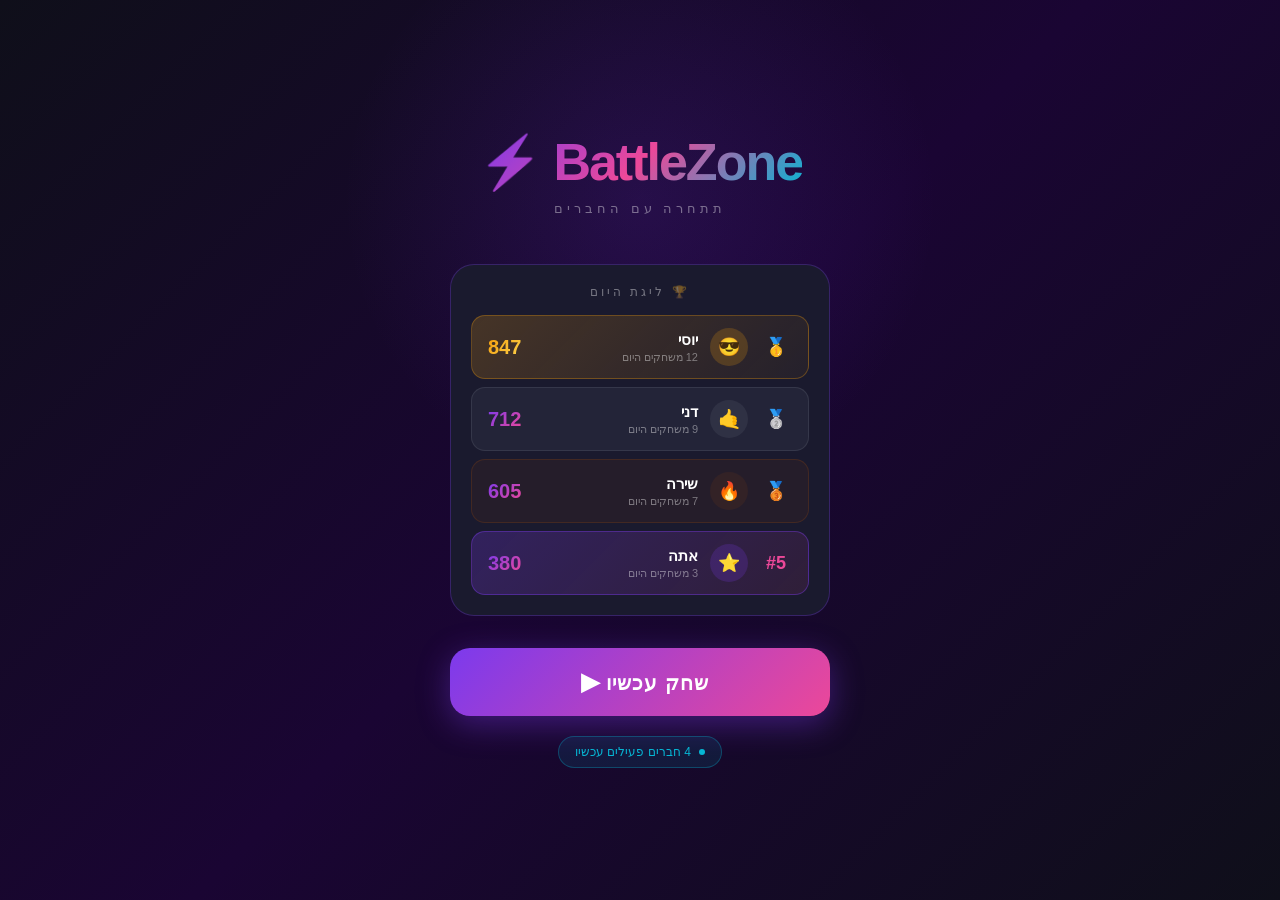
==== index.html @ 66cc7fba "Initial game app" ====
<!DOCTYPE html>
<html lang="he" dir="rtl">
<head>
<meta charset="UTF-8">
<meta name="viewport" content="width=device-width, initial-scale=1.0">
<title>BattleZone</title>
<style>
  * { margin: 0; padding: 0; box-sizing: border-box; }

  :root {
    --purple: #7C3AED;
    --pink: #EC4899;
    --cyan: #06B6D4;
    --dark: #0F0F1A;
    --card: #1A1A2E;
    --gold: #F59E0B;
    --silver: #9CA3AF;
    --bronze: #B45309;
  }

  body {
    background: var(--dark);
    color: white;
    font-family: 'Segoe UI', sans-serif;
    min-height: 100vh;
    overflow-x: hidden;
  }

  /* SCREENS */
  .screen { display: none; min-height: 100vh; }
  .screen.active { display: flex; flex-direction: column; }

  /* ===== HOME SCREEN ===== */
  #home {
    background: linear-gradient(135deg, #0F0F1A 0%, #1a0533 50%, #0F0F1A 100%);
    align-items: center;
    justify-content: center;
    padding: 20px;
    position: relative;
    overflow: hidden;
  }

  #home::before {
    content: '';
    position: absolute;
    width: 600px; height: 600px;
    background: radial-gradient(circle, rgba(124,58,237,0.15) 0%, transparent 70%);
    top: -100px; left: 50%;
    transform: translateX(-50%);
    animation: pulse 4s ease-in-out infinite;
  }

  @keyframes pulse {
    0%, 100% { transform: translateX(-50%) scale(1); opacity: 0.5; }
    50% { transform: translateX(-50%) scale(1.2); opacity: 1; }
  }

  .logo {
    font-size: 52px;
    font-weight: 900;
    letter-spacing: -2px;
    background: linear-gradient(135deg, var(--purple), var(--pink), var(--cyan));
    -webkit-background-clip: text;
    -webkit-text-fill-color: transparent;
    background-clip: text;
    text-align: center;
    margin-bottom: 8px;
    position: relative;
    z-index: 1;
  }

  .logo-sub {
    color: rgba(255,255,255,0.4);
    font-size: 13px;
    text-align: center;
    letter-spacing: 4px;
    text-transform: uppercase;
    margin-bottom: 48px;
    position: relative;
    z-index: 1;
  }

  /* LEADERBOARD PREVIEW */
  .lb-preview {
    width: 100%;
    max-width: 380px;
    background: var(--card);
    border-radius: 24px;
    padding: 20px;
    border: 1px solid rgba(124,58,237,0.3);
    margin-bottom: 32px;
    position: relative;
    z-index: 1;
  }

  .lb-title {
    font-size: 12px;
    color: rgba(255,255,255,0.4);
    letter-spacing: 3px;
    text-transform: uppercase;
    margin-bottom: 16px;
    text-align: center;
  }

  .lb-row {
    display: flex;
    align-items: center;
    padding: 12px 16px;
    border-radius: 14px;
    margin-bottom: 8px;
    transition: all 0.3s;
  }

  .lb-row:last-child { margin-bottom: 0; }

  .lb-row.first { background: linear-gradient(135deg, rgba(245,158,11,0.2), rgba(245,158,11,0.05)); border: 1px solid rgba(245,158,11,0.3); }
  .lb-row.second { background: rgba(156,163,175,0.08); border: 1px solid rgba(156,163,175,0.15); }
  .lb-row.third { background: rgba(180,83,9,0.08); border: 1px solid rgba(180,83,9,0.2); }
  .lb-row.you { background: linear-gradient(135deg, rgba(124,58,237,0.25), rgba(236,72,153,0.1)); border: 1px solid rgba(124,58,237,0.4); }

  .lb-rank {
    font-size: 18px;
    width: 32px;
    text-align: center;
    font-weight: 800;
  }

  .lb-avatar {
    width: 38px; height: 38px;
    border-radius: 50%;
    display: flex; align-items: center; justify-content: center;
    font-size: 18px;
    margin: 0 12px;
    flex-shrink: 0;
  }

  .lb-info { flex: 1; }
  .lb-name { font-size: 15px; font-weight: 600; }
  .lb-games { font-size: 11px; color: rgba(255,255,255,0.4); margin-top: 2px; }

  .lb-score {
    font-size: 20px;
    font-weight: 800;
    background: linear-gradient(135deg, var(--purple), var(--pink));
    -webkit-background-clip: text;
    -webkit-text-fill-color: transparent;
    background-clip: text;
  }

  .lb-row.first .lb-score { background: linear-gradient(135deg, #F59E0B, #FCD34D); -webkit-background-clip: text; background-clip: text; }

  /* PLAY BUTTON */
  .btn-play {
    width: 100%;
    max-width: 380px;
    padding: 20px;
    border-radius: 20px;
    border: none;
    background: linear-gradient(135deg, var(--purple), var(--pink));
    color: white;
    font-size: 20px;
    font-weight: 800;
    cursor: pointer;
    letter-spacing: 1px;
    position: relative;
    z-index: 1;
    box-shadow: 0 8px 32px rgba(124,58,237,0.4);
    transition: all 0.2s;
    text-transform: uppercase;
  }

  .btn-play:hover { transform: translateY(-2px); box-shadow: 0 12px 40px rgba(124,58,237,0.6); }
  .btn-play:active { transform: translateY(0); }

  .btn-play span { font-size: 24px; margin-left: 10px; }

  /* DAILY BADGE */
  .daily-badge {
    display: inline-flex;
    align-items: center;
    gap: 8px;
    background: rgba(6,182,212,0.1);
    border: 1px solid rgba(6,182,212,0.3);
    border-radius: 100px;
    padding: 8px 16px;
    font-size: 12px;
    color: var(--cyan);
    margin-top: 20px;
    position: relative;
    z-index: 1;
  }

  .dot { width: 6px; height: 6px; background: var(--cyan); border-radius: 50%; animation: blink 1.5s infinite; }
  @keyframes blink { 0%, 100% { opacity: 1; } 50% { opacity: 0.3; } }

  /* ===== GAME SCREEN ===== */
  #game {
    background: linear-gradient(180deg, #0F0F1A 0%, #1a0533 100%);
    align-items: center;
    padding: 20px;
  }

  .game-header {
    width: 100%;
    max-width: 380px;
    display: flex;
    justify-content: space-between;
    align-items: center;
    margin-bottom: 24px;
  }

  .back-btn {
    background: rgba(255,255,255,0.08);
    border: none;
    color: white;
    width: 40px; height: 40px;
    border-radius: 12px;
    cursor: pointer;
    font-size: 16px;
    display: flex; align-items: center; justify-content: center;
  }

  .game-stats {
    display: flex;
    gap: 12px;
  }

  .stat-box {
    background: var(--card);
    border-radius: 12px;
    padding: 8px 16px;
    text-align: center;
    border: 1px solid rgba(255,255,255,0.08);
  }

  .stat-label { font-size: 10px; color: rgba(255,255,255,0.4); letter-spacing: 1px; }
  .stat-val { font-size: 22px; font-weight: 800; }
  .stat-val.score-val { background: linear-gradient(135deg, var(--purple), var(--pink)); -webkit-background-clip: text; -webkit-text-fill-color: transparent; background-clip: text; }
  .stat-val.timer-val { color: var(--cyan); }

  /* GAME ARENA */
  .arena {
    width: 100%;
    max-width: 380px;
    height: 380px;
    background: var(--card);
    border-radius: 28px;
    border: 1px solid rgba(124,58,237,0.2);
    position: relative;
    overflow: hidden;
    margin-bottom: 24px;
    cursor: pointer;
  }

  .arena-grid {
    display: grid;
    grid-template-columns: repeat(3, 1fr);
    grid-template-rows: repeat(3, 1fr);
    gap: 12px;
    padding: 20px;
    height: 100%;
  }

  .cell {
    background: rgba(255,255,255,0.03);
    border-radius: 16px;
    border: 2px solid rgba(255,255,255,0.06);
    display: flex;
    align-items: center;
    justify-content: center;
    font-size: 32px;
    cursor: pointer;
    transition: all 0.15s;
    position: relative;
    overflow: hidden;
  }

  .cell.active {
    background: linear-gradient(135deg, rgba(124,58,237,0.4), rgba(236,72,153,0.3));
    border-color: var(--purple);
    box-shadow: 0 0 20px rgba(124,58,237,0.5), inset 0 0 20px rgba(124,58,237,0.1);
    animation: pop-in 0.15s ease;
  }

  @keyframes pop-in {
    0% { transform: scale(0.7); }
    60% { transform: scale(1.1); }
    100% { transform: scale(1); }
  }

  .cell.hit {
    background: linear-gradient(135deg, rgba(6,182,212,0.4), rgba(124,58,237,0.3));
    border-color: var(--cyan);
    animation: hit-anim 0.2s ease;
  }

  @keyframes hit-anim {
    0% { transform: scale(1.2); }
    100% { transform: scale(1); opacity: 0; }
  }

  .cell.miss { animation: miss-anim 0.2s ease; }
  @keyframes miss-anim {
    0%, 100% { transform: translateX(0); }
    25% { transform: translateX(-5px); }
    75% { transform: translateX(5px); }
  }

  /* PROGRESS BAR */
  .progress-bar {
    width: 100%;
    max-width: 380px;
    height: 6px;
    background: rgba(255,255,255,0.08);
    border-radius: 100px;
    overflow: hidden;
  }

  .progress-fill {
    height: 100%;
    background: linear-gradient(90deg, var(--purple), var(--pink));
    border-radius: 100px;
    transition: width 0.1s linear;
  }

  /* START OVERLAY */
  .start-overlay {
    position: absolute;
    inset: 0;
    background: rgba(15,15,26,0.9);
    display: flex;
    flex-direction: column;
    align-items: center;
    justify-content: center;
    border-radius: 26px;
    z-index: 10;
  }

  .countdown {
    font-size: 72px;
    font-weight: 900;
    background: linear-gradient(135deg, var(--purple), var(--pink));
    -webkit-background-clip: text;
    -webkit-text-fill-color: transparent;
    background-clip: text;
    animation: count-pop 0.5s ease;
  }

  @keyframes count-pop {
    0% { transform: scale(0.5); opacity: 0; }
    60% { transform: scale(1.2); }
    100% { transform: scale(1); opacity: 1; }
  }

  .start-text { color: rgba(255,255,255,0.5); font-size: 14px; margin-top: 8px; }

  /* ===== RESULTS SCREEN ===== */
  #results {
    background: linear-gradient(135deg, #0F0F1A 0%, #1a0533 50%, #0F0F1A 100%);
    align-items: center;
    justify-content: center;
    padding: 20px;
  }

  .results-card {
    width: 100%;
    max-width: 380px;
    background: var(--card);
    border-radius: 28px;
    padding: 32px 24px;
    border: 1px solid rgba(124,58,237,0.3);
    text-align: center;
    margin-bottom: 20px;
  }

  .rank-badge {
    width: 100px; height: 100px;
    background: linear-gradient(135deg, var(--gold), #FCD34D);
    border-radius: 50%;
    display: flex; align-items: center; justify-content: center;
    font-size: 48px;
    margin: 0 auto 20px;
    box-shadow: 0 8px 32px rgba(245,158,11,0.4);
    animation: trophy-bounce 0.6s ease;
  }

  @keyframes trophy-bounce {
    0% { transform: scale(0) rotate(-20deg); }
    60% { transform: scale(1.2) rotate(5deg); }
    100% { transform: scale(1) rotate(0deg); }
  }

  .result-title { font-size: 28px; font-weight: 900; margin-bottom: 4px; }
  .result-sub { color: rgba(255,255,255,0.4); font-size: 14px; margin-bottom: 28px; }

  .score-big {
    font-size: 64px;
    font-weight: 900;
    background: linear-gradient(135deg, var(--purple), var(--pink));
    -webkit-background-clip: text;
    -webkit-text-fill-color: transparent;
    background-clip: text;
    line-height: 1;
    margin-bottom: 4px;
  }

  .score-label { color: rgba(255,255,255,0.3); font-size: 12px; letter-spacing: 2px; text-transform: uppercase; margin-bottom: 28px; }

  .mini-lb {
    background: rgba(255,255,255,0.03);
    border-radius: 16px;
    overflow: hidden;
  }

  .mini-row {
    display: flex;
    align-items: center;
    padding: 12px 16px;
    border-bottom: 1px solid rgba(255,255,255,0.05);
  }

  .mini-row:last-child { border-bottom: none; }
  .mini-row.you-row { background: rgba(124,58,237,0.15); }

  .mini-rank { width: 24px; font-size: 13px; font-weight: 700; color: rgba(255,255,255,0.5); }
  .mini-emoji { font-size: 20px; margin: 0 10px; }
  .mini-name { flex: 1; font-size: 14px; font-weight: 600; text-align: right; }
  .mini-pts { font-size: 15px; font-weight: 800; color: var(--pink); }

  .btn-group { display: flex; gap: 12px; width: 100%; max-width: 380px; }

  .btn-secondary {
    flex: 1;
    padding: 16px;
    border-radius: 16px;
    border: 1px solid rgba(124,58,237,0.4);
    background: transparent;
    color: white;
    font-size: 15px;
    font-weight: 700;
    cursor: pointer;
    transition: all 0.2s;
  }

  .btn-secondary:hover { background: rgba(124,58,237,0.1); }

  .btn-primary {
    flex: 1;
    padding: 16px;
    border-radius: 16px;
    border: none;
    background: linear-gradient(135deg, var(--purple), var(--pink));
    color: white;
    font-size: 15px;
    font-weight: 700;
    cursor: pointer;
    transition: all 0.2s;
    box-shadow: 0 4px 20px rgba(124,58,237,0.4);
  }

  .btn-primary:hover { transform: translateY(-1px); }

  /* FLOATING PARTICLES */
  .particle {
    position: fixed;
    width: 4px; height: 4px;
    border-radius: 50%;
    pointer-events: none;
    animation: float-up 3s ease-in-out infinite;
    opacity: 0;
  }

  @keyframes float-up {
    0% { transform: translateY(100vh) translateX(0); opacity: 0; }
    10% { opacity: 0.6; }
    90% { opacity: 0.2; }
    100% { transform: translateY(-10vh) translateX(30px); opacity: 0; }
  }
</style>
</head>
<body>

<!-- ===== HOME SCREEN ===== -->
<div class="screen active" id="home">
  <div class="logo">BattleZone ⚡</div>
  <div class="logo-sub">תתחרה עם החברים</div>

  <div class="lb-preview">
    <div class="lb-title">🏆 ליגת היום</div>

    <div class="lb-row first">
      <div class="lb-rank" style="color: var(--gold)">🥇</div>
      <div class="lb-avatar" style="background: rgba(245,158,11,0.2)">😎</div>
      <div class="lb-info">
        <div class="lb-name">יוסי</div>
        <div class="lb-games">12 משחקים היום</div>
      </div>
      <div class="lb-score" style="background: linear-gradient(135deg, #F59E0B, #FCD34D); -webkit-background-clip: text; background-clip: text;">847</div>
    </div>

    <div class="lb-row second">
      <div class="lb-rank" style="color: var(--silver)">🥈</div>
      <div class="lb-avatar" style="background: rgba(156,163,175,0.1)">🤙</div>
      <div class="lb-info">
        <div class="lb-name">דני</div>
        <div class="lb-games">9 משחקים היום</div>
      </div>
      <div class="lb-score">712</div>
    </div>

    <div class="lb-row third">
      <div class="lb-rank" style="color: #B45309">🥉</div>
      <div class="lb-avatar" style="background: rgba(180,83,9,0.1)">🔥</div>
      <div class="lb-info">
        <div class="lb-name">שירה</div>
        <div class="lb-games">7 משחקים היום</div>
      </div>
      <div class="lb-score">605</div>
    </div>

    <div class="lb-row you">
      <div class="lb-rank" style="color: var(--pink)">#5</div>
      <div class="lb-avatar" style="background: rgba(124,58,237,0.2)">⭐</div>
      <div class="lb-info">
        <div class="lb-name">אתה</div>
        <div class="lb-games">3 משחקים היום</div>
      </div>
      <div class="lb-score">380</div>
    </div>
  </div>

  <button class="btn-play" onclick="startGame()">
    שחק עכשיו <span>▶</span>
  </button>

  <div class="daily-badge">
    <div class="dot"></div>
    4 חברים פעילים עכשיו
  </div>
</div>

<!-- ===== GAME SCREEN ===== -->
<div class="screen" id="game">
  <div class="game-header">
    <button class="back-btn" onclick="showScreen('home')">←</button>
    <div class="game-stats">
      <div class="stat-box">
        <div class="stat-label">SCORE</div>
        <div class="stat-val score-val" id="scoreDisplay">0</div>
      </div>
      <div class="stat-box">
        <div class="stat-label">TIME</div>
        <div class="stat-val timer-val" id="timerDisplay">30</div>
      </div>
    </div>
  </div>

  <div class="arena" id="arena">
    <div class="arena-grid" id="grid"></div>
    <div class="start-overlay" id="startOverlay">
      <div class="countdown" id="countdownNum">3</div>
      <div class="start-text">תהיה מוכן!</div>
    </div>
  </div>

  <div class="progress-bar">
    <div class="progress-fill" id="progressFill" style="width: 100%"></div>
  </div>
</div>

<!-- ===== RESULTS SCREEN ===== -->
<div class="screen" id="results">
  <div class="results-card">
    <div class="rank-badge">🏆</div>
    <div class="result-title">מקום ראשון!</div>
    <div class="result-sub">ריסקת את החברים 💪</div>

    <div class="score-big" id="finalScore">0</div>
    <div class="score-label">נקודות</div>

    <div class="mini-lb">
      <div class="mini-row you-row">
        <div class="mini-rank">1</div>
        <div class="mini-emoji">⭐</div>
        <div class="mini-name">אתה</div>
        <div class="mini-pts" id="yourPts">0</div>
      </div>
      <div class="mini-row">
        <div class="mini-rank">2</div>
        <div class="mini-emoji">😎</div>
        <div class="mini-name">יוסי</div>
        <div class="mini-pts">847</div>
      </div>
      <div class="mini-row">
        <div class="mini-rank">3</div>
        <div class="mini-emoji">🤙</div>
        <div class="mini-name">דני</div>
        <div class="mini-pts">712</div>
      </div>
    </div>
  </div>

  <div class="btn-group">
    <button class="btn-secondary" onclick="showScreen('home')">🏠 בית</button>
    <button class="btn-primary" onclick="startGame()">🔄 שוב!</button>
  </div>
</div>

<script>
  let score = 0;
  let timeLeft = 30;
  let activeCell = -1;
  let gameTimer = null;
  let cellTimer = null;
  let isPlaying = false;

  function showScreen(id) {
    document.querySelectorAll('.screen').forEach(s => s.classList.remove('active'));
    document.getElementById(id).classList.add('active');
  }

  function buildGrid() {
    const grid = document.getElementById('grid');
    grid.innerHTML = '';
    for (let i = 0; i < 9; i++) {
      const cell = document.createElement('div');
      cell.className = 'cell';
      cell.dataset.index = i;
      cell.addEventListener('click', () => handleClick(i));
      grid.appendChild(cell);
    }
  }

  function startGame() {
    score = 0;
    timeLeft = 30;
    isPlaying = false;
    showScreen('game');
    buildGrid();
    document.getElementById('scoreDisplay').textContent = '0';
    document.getElementById('timerDisplay').textContent = '30';
    document.getElementById('progressFill').style.width = '100%';
    document.getElementById('startOverlay').style.display = 'flex';

    let count = 3;
    document.getElementById('countdownNum').textContent = count;

    const countInterval = setInterval(() => {
      count--;
      if (count <= 0) {
        clearInterval(countInterval);
        document.getElementById('startOverlay').style.display = 'none';
        beginPlay();
      } else {
        const el = document.getElementById('countdownNum');
        el.textContent = count === 1 ? 'GO!' : count;
        el.style.animation = 'none';
        el.offsetHeight;
        el.style.animation = 'count-pop 0.5s ease';
      }
    }, 700);
  }

  function beginPlay() {
    isPlaying = true;
    spawnActive();

    gameTimer = setInterval(() => {
      timeLeft--;
      document.getElementById('timerDisplay').textContent = timeLeft;
      document.getElementById('progressFill').style.width = (timeLeft / 30 * 100) + '%';

      if (timeLeft <= 5) {
        document.getElementById('timerDisplay').style.color = '#EC4899';
      }

      if (timeLeft <= 0) {
        endGame();
      }
    }, 1000);
  }

  function spawnActive() {
    if (!isPlaying) return;

    const cells = document.querySelectorAll('.cell');
    cells.forEach(c => c.classList.remove('active'));

    let newCell;
    do { newCell = Math.floor(Math.random() * 9); } while (newCell === activeCell);
    activeCell = newCell;

    cells[activeCell].classList.add('active');
    cells[activeCell].textContent = '💥';

    const speed = Math.max(400, 1000 - score * 2);
    cellTimer = setTimeout(() => {
      if (cells[activeCell]) {
        cells[activeCell].classList.remove('active');
        cells[activeCell].textContent = '';
      }
      spawnActive();
    }, speed);
  }

  function handleClick(index) {
    if (!isPlaying) return;
    const cells = document.querySelectorAll('.cell');

    if (index === activeCell) {
      clearTimeout(cellTimer);
      cells[index].classList.remove('active');
      cells[index].classList.add('hit');
      cells[index].textContent = '✨';
      score += 10;
      document.getElementById('scoreDisplay').textContent = score;

      // floating +10
      showFloating('+10', cells[index]);

      setTimeout(() => {
        cells[index].classList.remove('hit');
        cells[index].textContent = '';
        spawnActive();
      }, 200);
    } else {
      cells[index].classList.add('miss');
      setTimeout(() => cells[index].classList.remove('miss'), 200);
      score = Math.max(0, score - 3);
      document.getElementById('scoreDisplay').textContent = score;
    }
  }

  function showFloating(text, cell) {
    const el = document.createElement('div');
    el.textContent = text;
    el.style.cssText = `
      position: fixed;
      color: #7C3AED;
      font-weight: 900;
      font-size: 20px;
      pointer-events: none;
      z-index: 999;
      animation: float-score 0.8s ease forwards;
    `;
    const rect = cell.getBoundingClientRect();
    el.style.left = rect.left + rect.width/2 + 'px';
    el.style.top = rect.top + 'px';

    const style = document.createElement('style');
    style.textContent = `@keyframes float-score { 0% { transform: translateY(0) scale(1); opacity: 1; } 100% { transform: translateY(-50px) scale(1.3); opacity: 0; } }`;
    document.head.appendChild(style);
    document.body.appendChild(el);
    setTimeout(() => el.remove(), 800);
  }

  function endGame() {
    isPlaying = false;
    clearInterval(gameTimer);
    clearTimeout(cellTimer);

    document.getElementById('finalScore').textContent = score;
    document.getElementById('yourPts').textContent = score;

    const resultTitle = document.querySelector('.result-title');
    const resultSub = document.querySelector('.result-sub');
    const rankBadge = document.querySelector('.rank-badge');

    if (score > 847) {
      resultTitle.textContent = 'מקום ראשון! 🔥';
      resultSub.textContent = 'ריסקת את כולם! 💪';
      rankBadge.textContent = '🏆';
    } else if (score > 712) {
      resultTitle.textContent = 'מקום שני! 💪';
      resultSub.textContent = 'כמעט ראשון!';
      rankBadge.textContent = '🥈';
      rankBadge.style.background = 'linear-gradient(135deg, #9CA3AF, #D1D5DB)';
      rankBadge.style.boxShadow = '0 8px 32px rgba(156,163,175,0.4)';
    } else {
      resultTitle.textContent = 'תנסה שוב! 💪';
      resultSub.textContent = 'אתה יכול יותר!';
      rankBadge.textContent = '⚡';
      rankBadge.style.background = 'linear-gradient(135deg, #7C3AED, #EC4899)';
      rankBadge.style.boxShadow = '0 8px 32px rgba(124,58,237,0.4)';
    }

    showScreen('results');
  }

  // PARTICLES
  for (let i = 0; i < 15; i++) {
    const p = document.createElement('div');
    p.className = 'particle';
    p.style.left = Math.random() * 100 + 'vw';
    p.style.animationDelay = Math.random() * 3 + 's';
    p.style.animationDuration = (2 + Math.random() * 3) + 's';
    p.style.background = ['#7C3AED','#EC4899','#06B6D4'][Math.floor(Math.random()*3)];
    document.body.appendChild(p);
  }
</script>
</body>
</html>
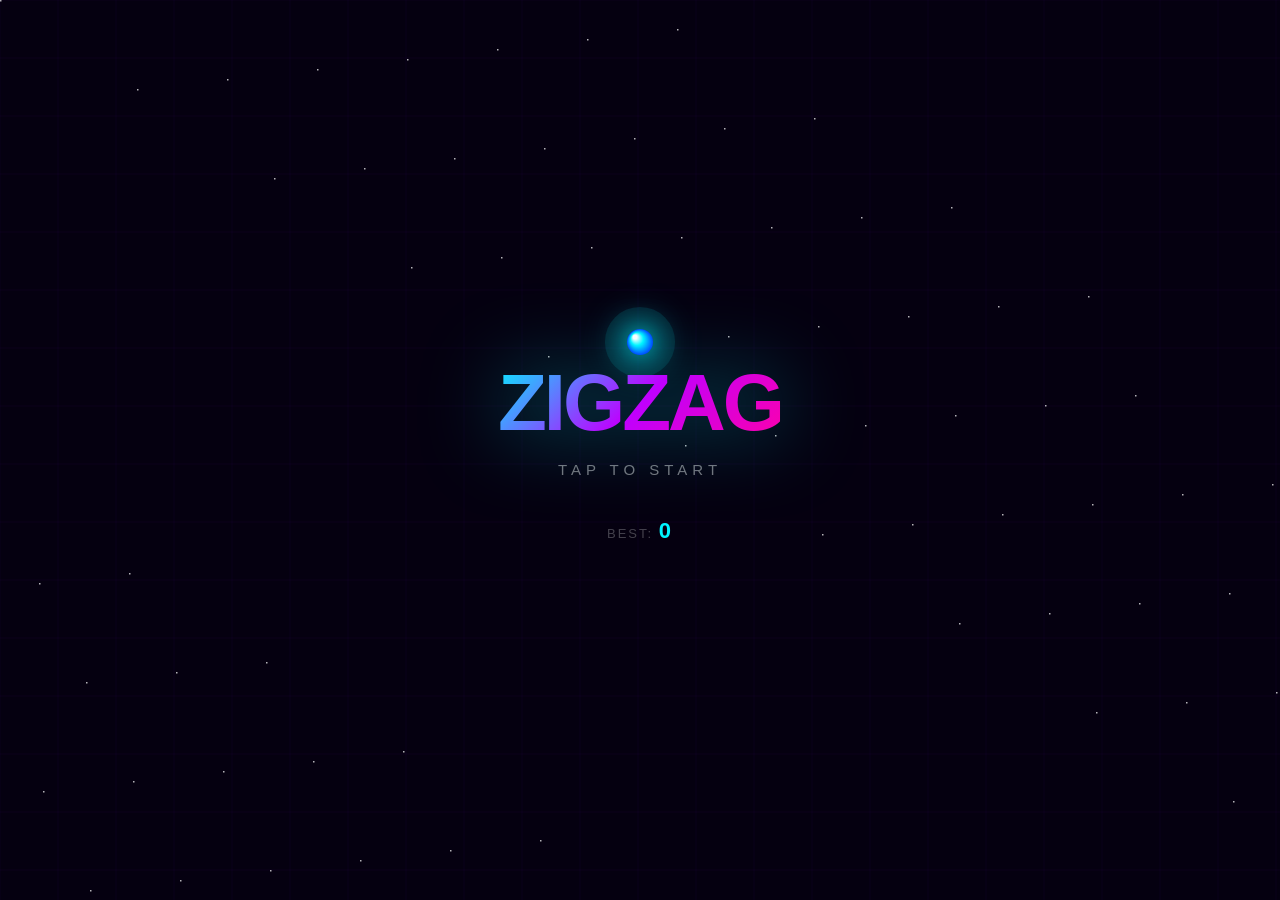
==== commit 4386a98a: "ZigZag neon game" ====
--- a/index.html
+++ b/index.html
@@ -1,802 +1,226 @@
 <!DOCTYPE html>
-<html lang="he" dir="rtl">
+<html>
 <head>
 <meta charset="UTF-8">
-<meta name="viewport" content="width=device-width, initial-scale=1.0">
-<title>BattleZone</title>
+<meta name="viewport" content="width=device-width,initial-scale=1,user-scalable=no">
+<title>ZigZag Neon</title>
 <style>
-  * { margin: 0; padding: 0; box-sizing: border-box; }
-
-  :root {
-    --purple: #7C3AED;
-    --pink: #EC4899;
-    --cyan: #06B6D4;
-    --dark: #0F0F1A;
-    --card: #1A1A2E;
-    --gold: #F59E0B;
-    --silver: #9CA3AF;
-    --bronze: #B45309;
-  }
-
-  body {
-    background: var(--dark);
-    color: white;
-    font-family: 'Segoe UI', sans-serif;
-    min-height: 100vh;
-    overflow-x: hidden;
-  }
-
-  /* SCREENS */
-  .screen { display: none; min-height: 100vh; }
-  .screen.active { display: flex; flex-direction: column; }
-
-  /* ===== HOME SCREEN ===== */
-  #home {
-    background: linear-gradient(135deg, #0F0F1A 0%, #1a0533 50%, #0F0F1A 100%);
-    align-items: center;
-    justify-content: center;
-    padding: 20px;
-    position: relative;
-    overflow: hidden;
-  }
-
-  #home::before {
-    content: '';
-    position: absolute;
-    width: 600px; height: 600px;
-    background: radial-gradient(circle, rgba(124,58,237,0.15) 0%, transparent 70%);
-    top: -100px; left: 50%;
-    transform: translateX(-50%);
-    animation: pulse 4s ease-in-out infinite;
-  }
-
-  @keyframes pulse {
-    0%, 100% { transform: translateX(-50%) scale(1); opacity: 0.5; }
-    50% { transform: translateX(-50%) scale(1.2); opacity: 1; }
-  }
-
-  .logo {
-    font-size: 52px;
-    font-weight: 900;
-    letter-spacing: -2px;
-    background: linear-gradient(135deg, var(--purple), var(--pink), var(--cyan));
-    -webkit-background-clip: text;
-    -webkit-text-fill-color: transparent;
-    background-clip: text;
-    text-align: center;
-    margin-bottom: 8px;
-    position: relative;
-    z-index: 1;
-  }
-
-  .logo-sub {
-    color: rgba(255,255,255,0.4);
-    font-size: 13px;
-    text-align: center;
-    letter-spacing: 4px;
-    text-transform: uppercase;
-    margin-bottom: 48px;
-    position: relative;
-    z-index: 1;
-  }
-
-  /* LEADERBOARD PREVIEW */
-  .lb-preview {
-    width: 100%;
-    max-width: 380px;
-    background: var(--card);
-    border-radius: 24px;
-    padding: 20px;
-    border: 1px solid rgba(124,58,237,0.3);
-    margin-bottom: 32px;
-    position: relative;
-    z-index: 1;
-  }
-
-  .lb-title {
-    font-size: 12px;
-    color: rgba(255,255,255,0.4);
-    letter-spacing: 3px;
-    text-transform: uppercase;
-    margin-bottom: 16px;
-    text-align: center;
-  }
-
-  .lb-row {
-    display: flex;
-    align-items: center;
-    padding: 12px 16px;
-    border-radius: 14px;
-    margin-bottom: 8px;
-    transition: all 0.3s;
-  }
-
-  .lb-row:last-child { margin-bottom: 0; }
-
-  .lb-row.first { background: linear-gradient(135deg, rgba(245,158,11,0.2), rgba(245,158,11,0.05)); border: 1px solid rgba(245,158,11,0.3); }
-  .lb-row.second { background: rgba(156,163,175,0.08); border: 1px solid rgba(156,163,175,0.15); }
-  .lb-row.third { background: rgba(180,83,9,0.08); border: 1px solid rgba(180,83,9,0.2); }
-  .lb-row.you { background: linear-gradient(135deg, rgba(124,58,237,0.25), rgba(236,72,153,0.1)); border: 1px solid rgba(124,58,237,0.4); }
-
-  .lb-rank {
-    font-size: 18px;
-    width: 32px;
-    text-align: center;
-    font-weight: 800;
-  }
-
-  .lb-avatar {
-    width: 38px; height: 38px;
-    border-radius: 50%;
-    display: flex; align-items: center; justify-content: center;
-    font-size: 18px;
-    margin: 0 12px;
-    flex-shrink: 0;
-  }
-
-  .lb-info { flex: 1; }
-  .lb-name { font-size: 15px; font-weight: 600; }
-  .lb-games { font-size: 11px; color: rgba(255,255,255,0.4); margin-top: 2px; }
-
-  .lb-score {
-    font-size: 20px;
-    font-weight: 800;
-    background: linear-gradient(135deg, var(--purple), var(--pink));
-    -webkit-background-clip: text;
-    -webkit-text-fill-color: transparent;
-    background-clip: text;
-  }
-
-  .lb-row.first .lb-score { background: linear-gradient(135deg, #F59E0B, #FCD34D); -webkit-background-clip: text; background-clip: text; }
-
-  /* PLAY BUTTON */
-  .btn-play {
-    width: 100%;
-    max-width: 380px;
-    padding: 20px;
-    border-radius: 20px;
-    border: none;
-    background: linear-gradient(135deg, var(--purple), var(--pink));
-    color: white;
-    font-size: 20px;
-    font-weight: 800;
-    cursor: pointer;
-    letter-spacing: 1px;
-    position: relative;
-    z-index: 1;
-    box-shadow: 0 8px 32px rgba(124,58,237,0.4);
-    transition: all 0.2s;
-    text-transform: uppercase;
-  }
-
-  .btn-play:hover { transform: translateY(-2px); box-shadow: 0 12px 40px rgba(124,58,237,0.6); }
-  .btn-play:active { transform: translateY(0); }
-
-  .btn-play span { font-size: 24px; margin-left: 10px; }
-
-  /* DAILY BADGE */
-  .daily-badge {
-    display: inline-flex;
-    align-items: center;
-    gap: 8px;
-    background: rgba(6,182,212,0.1);
-    border: 1px solid rgba(6,182,212,0.3);
-    border-radius: 100px;
-    padding: 8px 16px;
-    font-size: 12px;
-    color: var(--cyan);
-    margin-top: 20px;
-    position: relative;
-    z-index: 1;
-  }
-
-  .dot { width: 6px; height: 6px; background: var(--cyan); border-radius: 50%; animation: blink 1.5s infinite; }
-  @keyframes blink { 0%, 100% { opacity: 1; } 50% { opacity: 0.3; } }
-
-  /* ===== GAME SCREEN ===== */
-  #game {
-    background: linear-gradient(180deg, #0F0F1A 0%, #1a0533 100%);
-    align-items: center;
-    padding: 20px;
-  }
-
-  .game-header {
-    width: 100%;
-    max-width: 380px;
-    display: flex;
-    justify-content: space-between;
-    align-items: center;
-    margin-bottom: 24px;
-  }
-
-  .back-btn {
-    background: rgba(255,255,255,0.08);
-    border: none;
-    color: white;
-    width: 40px; height: 40px;
-    border-radius: 12px;
-    cursor: pointer;
-    font-size: 16px;
-    display: flex; align-items: center; justify-content: center;
-  }
-
-  .game-stats {
-    display: flex;
-    gap: 12px;
-  }
-
-  .stat-box {
-    background: var(--card);
-    border-radius: 12px;
-    padding: 8px 16px;
-    text-align: center;
-    border: 1px solid rgba(255,255,255,0.08);
-  }
-
-  .stat-label { font-size: 10px; color: rgba(255,255,255,0.4); letter-spacing: 1px; }
-  .stat-val { font-size: 22px; font-weight: 800; }
-  .stat-val.score-val { background: linear-gradient(135deg, var(--purple), var(--pink)); -webkit-background-clip: text; -webkit-text-fill-color: transparent; background-clip: text; }
-  .stat-val.timer-val { color: var(--cyan); }
-
-  /* GAME ARENA */
-  .arena {
-    width: 100%;
-    max-width: 380px;
-    height: 380px;
-    background: var(--card);
-    border-radius: 28px;
-    border: 1px solid rgba(124,58,237,0.2);
-    position: relative;
-    overflow: hidden;
-    margin-bottom: 24px;
-    cursor: pointer;
-  }
-
-  .arena-grid {
-    display: grid;
-    grid-template-columns: repeat(3, 1fr);
-    grid-template-rows: repeat(3, 1fr);
-    gap: 12px;
-    padding: 20px;
-    height: 100%;
-  }
-
-  .cell {
-    background: rgba(255,255,255,0.03);
-    border-radius: 16px;
-    border: 2px solid rgba(255,255,255,0.06);
-    display: flex;
-    align-items: center;
-    justify-content: center;
-    font-size: 32px;
-    cursor: pointer;
-    transition: all 0.15s;
-    position: relative;
-    overflow: hidden;
-  }
-
-  .cell.active {
-    background: linear-gradient(135deg, rgba(124,58,237,0.4), rgba(236,72,153,0.3));
-    border-color: var(--purple);
-    box-shadow: 0 0 20px rgba(124,58,237,0.5), inset 0 0 20px rgba(124,58,237,0.1);
-    animation: pop-in 0.15s ease;
-  }
-
-  @keyframes pop-in {
-    0% { transform: scale(0.7); }
-    60% { transform: scale(1.1); }
-    100% { transform: scale(1); }
-  }
-
-  .cell.hit {
-    background: linear-gradient(135deg, rgba(6,182,212,0.4), rgba(124,58,237,0.3));
-    border-color: var(--cyan);
-    animation: hit-anim 0.2s ease;
-  }
-
-  @keyframes hit-anim {
-    0% { transform: scale(1.2); }
-    100% { transform: scale(1); opacity: 0; }
-  }
-
-  .cell.miss { animation: miss-anim 0.2s ease; }
-  @keyframes miss-anim {
-    0%, 100% { transform: translateX(0); }
-    25% { transform: translateX(-5px); }
-    75% { transform: translateX(5px); }
-  }
-
-  /* PROGRESS BAR */
-  .progress-bar {
-    width: 100%;
-    max-width: 380px;
-    height: 6px;
-    background: rgba(255,255,255,0.08);
-    border-radius: 100px;
-    overflow: hidden;
-  }
-
-  .progress-fill {
-    height: 100%;
-    background: linear-gradient(90deg, var(--purple), var(--pink));
-    border-radius: 100px;
-    transition: width 0.1s linear;
-  }
-
-  /* START OVERLAY */
-  .start-overlay {
-    position: absolute;
-    inset: 0;
-    background: rgba(15,15,26,0.9);
-    display: flex;
-    flex-direction: column;
-    align-items: center;
-    justify-content: center;
-    border-radius: 26px;
-    z-index: 10;
-  }
-
-  .countdown {
-    font-size: 72px;
-    font-weight: 900;
-    background: linear-gradient(135deg, var(--purple), var(--pink));
-    -webkit-background-clip: text;
-    -webkit-text-fill-color: transparent;
-    background-clip: text;
-    animation: count-pop 0.5s ease;
-  }
-
-  @keyframes count-pop {
-    0% { transform: scale(0.5); opacity: 0; }
-    60% { transform: scale(1.2); }
-    100% { transform: scale(1); opacity: 1; }
-  }
-
-  .start-text { color: rgba(255,255,255,0.5); font-size: 14px; margin-top: 8px; }
-
-  /* ===== RESULTS SCREEN ===== */
-  #results {
-    background: linear-gradient(135deg, #0F0F1A 0%, #1a0533 50%, #0F0F1A 100%);
-    align-items: center;
-    justify-content: center;
-    padding: 20px;
-  }
-
-  .results-card {
-    width: 100%;
-    max-width: 380px;
-    background: var(--card);
-    border-radius: 28px;
-    padding: 32px 24px;
-    border: 1px solid rgba(124,58,237,0.3);
-    text-align: center;
-    margin-bottom: 20px;
-  }
-
-  .rank-badge {
-    width: 100px; height: 100px;
-    background: linear-gradient(135deg, var(--gold), #FCD34D);
-    border-radius: 50%;
-    display: flex; align-items: center; justify-content: center;
-    font-size: 48px;
-    margin: 0 auto 20px;
-    box-shadow: 0 8px 32px rgba(245,158,11,0.4);
-    animation: trophy-bounce 0.6s ease;
-  }
-
-  @keyframes trophy-bounce {
-    0% { transform: scale(0) rotate(-20deg); }
-    60% { transform: scale(1.2) rotate(5deg); }
-    100% { transform: scale(1) rotate(0deg); }
-  }
-
-  .result-title { font-size: 28px; font-weight: 900; margin-bottom: 4px; }
-  .result-sub { color: rgba(255,255,255,0.4); font-size: 14px; margin-bottom: 28px; }
-
-  .score-big {
-    font-size: 64px;
-    font-weight: 900;
-    background: linear-gradient(135deg, var(--purple), var(--pink));
-    -webkit-background-clip: text;
-    -webkit-text-fill-color: transparent;
-    background-clip: text;
-    line-height: 1;
-    margin-bottom: 4px;
-  }
-
-  .score-label { color: rgba(255,255,255,0.3); font-size: 12px; letter-spacing: 2px; text-transform: uppercase; margin-bottom: 28px; }
-
-  .mini-lb {
-    background: rgba(255,255,255,0.03);
-    border-radius: 16px;
-    overflow: hidden;
-  }
-
-  .mini-row {
-    display: flex;
-    align-items: center;
-    padding: 12px 16px;
-    border-bottom: 1px solid rgba(255,255,255,0.05);
-  }
-
-  .mini-row:last-child { border-bottom: none; }
-  .mini-row.you-row { background: rgba(124,58,237,0.15); }
-
-  .mini-rank { width: 24px; font-size: 13px; font-weight: 700; color: rgba(255,255,255,0.5); }
-  .mini-emoji { font-size: 20px; margin: 0 10px; }
-  .mini-name { flex: 1; font-size: 14px; font-weight: 600; text-align: right; }
-  .mini-pts { font-size: 15px; font-weight: 800; color: var(--pink); }
-
-  .btn-group { display: flex; gap: 12px; width: 100%; max-width: 380px; }
-
-  .btn-secondary {
-    flex: 1;
-    padding: 16px;
-    border-radius: 16px;
-    border: 1px solid rgba(124,58,237,0.4);
-    background: transparent;
-    color: white;
-    font-size: 15px;
-    font-weight: 700;
-    cursor: pointer;
-    transition: all 0.2s;
-  }
-
-  .btn-secondary:hover { background: rgba(124,58,237,0.1); }
-
-  .btn-primary {
-    flex: 1;
-    padding: 16px;
-    border-radius: 16px;
-    border: none;
-    background: linear-gradient(135deg, var(--purple), var(--pink));
-    color: white;
-    font-size: 15px;
-    font-weight: 700;
-    cursor: pointer;
-    transition: all 0.2s;
-    box-shadow: 0 4px 20px rgba(124,58,237,0.4);
-  }
-
-  .btn-primary:hover { transform: translateY(-1px); }
-
-  /* FLOATING PARTICLES */
-  .particle {
-    position: fixed;
-    width: 4px; height: 4px;
-    border-radius: 50%;
-    pointer-events: none;
-    animation: float-up 3s ease-in-out infinite;
-    opacity: 0;
-  }
-
-  @keyframes float-up {
-    0% { transform: translateY(100vh) translateX(0); opacity: 0; }
-    10% { opacity: 0.6; }
-    90% { opacity: 0.2; }
-    100% { transform: translateY(-10vh) translateX(30px); opacity: 0; }
-  }
+*{margin:0;padding:0;box-sizing:border-box}
+body{background:#050010;overflow:hidden;touch-action:none;user-select:none}
+canvas{display:block}
+.hud{position:fixed;top:24px;left:50%;transform:translateX(-50%);display:flex;gap:44px;z-index:10;pointer-events:none}
+.hv{text-align:center;font-family:'Segoe UI',sans-serif}
+.hv-n{font-size:44px;font-weight:900;line-height:1;background:linear-gradient(135deg,#00f5ff,#bf00ff);-webkit-background-clip:text;-webkit-text-fill-color:transparent;background-clip:text}
+.hv-l{font-size:10px;color:rgba(255,255,255,.35);letter-spacing:3px;text-transform:uppercase}
+.scr{position:fixed;inset:0;display:flex;flex-direction:column;align-items:center;justify-content:center;font-family:'Segoe UI',sans-serif;transition:opacity .5s;z-index:20}
+.scr.off{opacity:0;pointer-events:none}
+.logo{font-size:80px;font-weight:900;letter-spacing:-3px;background:linear-gradient(135deg,#00f5ff,#bf00ff,#ff00a8);-webkit-background-clip:text;-webkit-text-fill-color:transparent;background-clip:text;filter:drop-shadow(0 0 40px rgba(0,245,255,.5))}
+.hint{color:rgba(255,255,255,.45);font-size:15px;letter-spacing:5px;margin-top:12px;animation:bl 1.5s infinite}
+@keyframes bl{0%,100%{opacity:.4}50%{opacity:1}}
+.mbest{color:rgba(255,255,255,.25);font-size:13px;letter-spacing:2px;margin-top:40px}
+.mbest b{color:#00f5ff;font-size:22px}
+.got{color:white;font-size:42px;font-weight:900;margin-bottom:14px}
+.gol{color:rgba(255,255,255,.3);font-size:11px;letter-spacing:4px;text-transform:uppercase}
+.gos{font-size:100px;font-weight:900;line-height:1;background:linear-gradient(135deg,#00f5ff,#bf00ff);-webkit-background-clip:text;-webkit-text-fill-color:transparent;background-clip:text}
+.gonb{color:#FFD700;font-size:13px;letter-spacing:3px;text-transform:uppercase;margin-top:8px;animation:pg 1s infinite}
+@keyframes pg{0%,100%{opacity:1}50%{opacity:.3}}
+.btn{margin-top:46px;padding:18px 72px;border-radius:100px;border:none;cursor:pointer;background:linear-gradient(135deg,#00f5ff,#bf00ff);color:white;font-size:18px;font-weight:800;letter-spacing:2px;text-transform:uppercase;box-shadow:0 0 50px rgba(0,245,255,.4),0 0 100px rgba(191,0,255,.3);transition:transform .2s}
+.btn:hover{transform:scale(1.06)}
+.ft{position:fixed;font-family:'Segoe UI',sans-serif;font-size:23px;font-weight:900;color:#FFD700;pointer-events:none;z-index:30;text-shadow:0 0 12px rgba(255,215,0,.9);animation:ftu .9s ease forwards}
+@keyframes ftu{0%{transform:translateY(0) scale(1);opacity:1}100%{transform:translateY(-80px) scale(1.4);opacity:0}}
 </style>
 </head>
 <body>
-
-<!-- ===== HOME SCREEN ===== -->
-<div class="screen active" id="home">
-  <div class="logo">BattleZone ⚡</div>
-  <div class="logo-sub">תתחרה עם החברים</div>
-
-  <div class="lb-preview">
-    <div class="lb-title">🏆 ליגת היום</div>
-
-    <div class="lb-row first">
-      <div class="lb-rank" style="color: var(--gold)">🥇</div>
-      <div class="lb-avatar" style="background: rgba(245,158,11,0.2)">😎</div>
-      <div class="lb-info">
-        <div class="lb-name">יוסי</div>
-        <div class="lb-games">12 משחקים היום</div>
-      </div>
-      <div class="lb-score" style="background: linear-gradient(135deg, #F59E0B, #FCD34D); -webkit-background-clip: text; background-clip: text;">847</div>
-    </div>
-
-    <div class="lb-row second">
-      <div class="lb-rank" style="color: var(--silver)">🥈</div>
-      <div class="lb-avatar" style="background: rgba(156,163,175,0.1)">🤙</div>
-      <div class="lb-info">
-        <div class="lb-name">דני</div>
-        <div class="lb-games">9 משחקים היום</div>
-      </div>
-      <div class="lb-score">712</div>
-    </div>
-
-    <div class="lb-row third">
-      <div class="lb-rank" style="color: #B45309">🥉</div>
-      <div class="lb-avatar" style="background: rgba(180,83,9,0.1)">🔥</div>
-      <div class="lb-info">
-        <div class="lb-name">שירה</div>
-        <div class="lb-games">7 משחקים היום</div>
-      </div>
-      <div class="lb-score">605</div>
-    </div>
-
-    <div class="lb-row you">
-      <div class="lb-rank" style="color: var(--pink)">#5</div>
-      <div class="lb-avatar" style="background: rgba(124,58,237,0.2)">⭐</div>
-      <div class="lb-info">
-        <div class="lb-name">אתה</div>
-        <div class="lb-games">3 משחקים היום</div>
-      </div>
-      <div class="lb-score">380</div>
-    </div>
-  </div>
-
-  <button class="btn-play" onclick="startGame()">
-    שחק עכשיו <span>▶</span>
-  </button>
-
-  <div class="daily-badge">
-    <div class="dot"></div>
-    4 חברים פעילים עכשיו
-  </div>
+<canvas id="c"></canvas>
+<div class="hud" id="hud" style="display:none">
+  <div class="hv"><div class="hv-n" id="hS">0</div><div class="hv-l">Score</div></div>
+  <div class="hv"><div class="hv-n" id="hG">💎 0</div><div class="hv-l">Gems</div></div>
 </div>
-
-<!-- ===== GAME SCREEN ===== -->
-<div class="screen" id="game">
-  <div class="game-header">
-    <button class="back-btn" onclick="showScreen('home')">←</button>
-    <div class="game-stats">
-      <div class="stat-box">
-        <div class="stat-label">SCORE</div>
-        <div class="stat-val score-val" id="scoreDisplay">0</div>
-      </div>
-      <div class="stat-box">
-        <div class="stat-label">TIME</div>
-        <div class="stat-val timer-val" id="timerDisplay">30</div>
-      </div>
-    </div>
-  </div>
-
-  <div class="arena" id="arena">
-    <div class="arena-grid" id="grid"></div>
-    <div class="start-overlay" id="startOverlay">
-      <div class="countdown" id="countdownNum">3</div>
-      <div class="start-text">תהיה מוכן!</div>
-    </div>
-  </div>
-
-  <div class="progress-bar">
-    <div class="progress-fill" id="progressFill" style="width: 100%"></div>
-  </div>
+<div class="scr" id="sM">
+  <div class="logo">ZIGZAG</div>
+  <div class="hint">TAP TO START</div>
+  <div class="mbest">BEST: <b id="mB">0</b></div>
 </div>
-
-<!-- ===== RESULTS SCREEN ===== -->
-<div class="screen" id="results">
-  <div class="results-card">
-    <div class="rank-badge">🏆</div>
-    <div class="result-title">מקום ראשון!</div>
-    <div class="result-sub">ריסקת את החברים 💪</div>
-
-    <div class="score-big" id="finalScore">0</div>
-    <div class="score-label">נקודות</div>
-
-    <div class="mini-lb">
-      <div class="mini-row you-row">
-        <div class="mini-rank">1</div>
-        <div class="mini-emoji">⭐</div>
-        <div class="mini-name">אתה</div>
-        <div class="mini-pts" id="yourPts">0</div>
-      </div>
-      <div class="mini-row">
-        <div class="mini-rank">2</div>
-        <div class="mini-emoji">😎</div>
-        <div class="mini-name">יוסי</div>
-        <div class="mini-pts">847</div>
-      </div>
-      <div class="mini-row">
-        <div class="mini-rank">3</div>
-        <div class="mini-emoji">🤙</div>
-        <div class="mini-name">דני</div>
-        <div class="mini-pts">712</div>
-      </div>
-    </div>
-  </div>
-
-  <div class="btn-group">
-    <button class="btn-secondary" onclick="showScreen('home')">🏠 בית</button>
-    <button class="btn-primary" onclick="startGame()">🔄 שוב!</button>
-  </div>
+<div class="scr off" id="sO">
+  <div class="got">GAME OVER</div>
+  <div class="gol">Score</div>
+  <div class="gos" id="gS">0</div>
+  <div class="gonb" id="gN" style="display:none">⭐ NEW BEST ⭐</div>
+  <button class="btn" id="bP">PLAY AGAIN</button>
 </div>
-
 <script>
-  let score = 0;
-  let timeLeft = 30;
-  let activeCell = -1;
-  let gameTimer = null;
-  let cellTimer = null;
-  let isPlaying = false;
-
-  function showScreen(id) {
-    document.querySelectorAll('.screen').forEach(s => s.classList.remove('active'));
-    document.getElementById(id).classList.add('active');
-  }
-
-  function buildGrid() {
-    const grid = document.getElementById('grid');
-    grid.innerHTML = '';
-    for (let i = 0; i < 9; i++) {
-      const cell = document.createElement('div');
-      cell.className = 'cell';
-      cell.dataset.index = i;
-      cell.addEventListener('click', () => handleClick(i));
-      grid.appendChild(cell);
-    }
-  }
-
-  function startGame() {
-    score = 0;
-    timeLeft = 30;
-    isPlaying = false;
-    showScreen('game');
-    buildGrid();
-    document.getElementById('scoreDisplay').textContent = '0';
-    document.getElementById('timerDisplay').textContent = '30';
-    document.getElementById('progressFill').style.width = '100%';
-    document.getElementById('startOverlay').style.display = 'flex';
-
-    let count = 3;
-    document.getElementById('countdownNum').textContent = count;
-
-    const countInterval = setInterval(() => {
-      count--;
-      if (count <= 0) {
-        clearInterval(countInterval);
-        document.getElementById('startOverlay').style.display = 'none';
-        beginPlay();
-      } else {
-        const el = document.getElementById('countdownNum');
-        el.textContent = count === 1 ? 'GO!' : count;
-        el.style.animation = 'none';
-        el.offsetHeight;
-        el.style.animation = 'count-pop 0.5s ease';
-      }
-    }, 700);
-  }
-
-  function beginPlay() {
-    isPlaying = true;
-    spawnActive();
-
-    gameTimer = setInterval(() => {
-      timeLeft--;
-      document.getElementById('timerDisplay').textContent = timeLeft;
-      document.getElementById('progressFill').style.width = (timeLeft / 30 * 100) + '%';
-
-      if (timeLeft <= 5) {
-        document.getElementById('timerDisplay').style.color = '#EC4899';
-      }
-
-      if (timeLeft <= 0) {
-        endGame();
-      }
-    }, 1000);
-  }
-
-  function spawnActive() {
-    if (!isPlaying) return;
-
-    const cells = document.querySelectorAll('.cell');
-    cells.forEach(c => c.classList.remove('active'));
-
-    let newCell;
-    do { newCell = Math.floor(Math.random() * 9); } while (newCell === activeCell);
-    activeCell = newCell;
-
-    cells[activeCell].classList.add('active');
-    cells[activeCell].textContent = '💥';
-
-    const speed = Math.max(400, 1000 - score * 2);
-    cellTimer = setTimeout(() => {
-      if (cells[activeCell]) {
-        cells[activeCell].classList.remove('active');
-        cells[activeCell].textContent = '';
-      }
-      spawnActive();
-    }, speed);
-  }
-
-  function handleClick(index) {
-    if (!isPlaying) return;
-    const cells = document.querySelectorAll('.cell');
-
-    if (index === activeCell) {
-      clearTimeout(cellTimer);
-      cells[index].classList.remove('active');
-      cells[index].classList.add('hit');
-      cells[index].textContent = '✨';
-      score += 10;
-      document.getElementById('scoreDisplay').textContent = score;
-
-      // floating +10
-      showFloating('+10', cells[index]);
-
-      setTimeout(() => {
-        cells[index].classList.remove('hit');
-        cells[index].textContent = '';
-        spawnActive();
-      }, 200);
-    } else {
-      cells[index].classList.add('miss');
-      setTimeout(() => cells[index].classList.remove('miss'), 200);
-      score = Math.max(0, score - 3);
-      document.getElementById('scoreDisplay').textContent = score;
-    }
-  }
-
-  function showFloating(text, cell) {
-    const el = document.createElement('div');
-    el.textContent = text;
-    el.style.cssText = `
-      position: fixed;
-      color: #7C3AED;
-      font-weight: 900;
-      font-size: 20px;
-      pointer-events: none;
-      z-index: 999;
-      animation: float-score 0.8s ease forwards;
-    `;
-    const rect = cell.getBoundingClientRect();
-    el.style.left = rect.left + rect.width/2 + 'px';
-    el.style.top = rect.top + 'px';
-
-    const style = document.createElement('style');
-    style.textContent = `@keyframes float-score { 0% { transform: translateY(0) scale(1); opacity: 1; } 100% { transform: translateY(-50px) scale(1.3); opacity: 0; } }`;
-    document.head.appendChild(style);
-    document.body.appendChild(el);
-    setTimeout(() => el.remove(), 800);
-  }
-
-  function endGame() {
-    isPlaying = false;
-    clearInterval(gameTimer);
-    clearTimeout(cellTimer);
-
-    document.getElementById('finalScore').textContent = score;
-    document.getElementById('yourPts').textContent = score;
-
-    const resultTitle = document.querySelector('.result-title');
-    const resultSub = document.querySelector('.result-sub');
-    const rankBadge = document.querySelector('.rank-badge');
-
-    if (score > 847) {
-      resultTitle.textContent = 'מקום ראשון! 🔥';
-      resultSub.textContent = 'ריסקת את כולם! 💪';
-      rankBadge.textContent = '🏆';
-    } else if (score > 712) {
-      resultTitle.textContent = 'מקום שני! 💪';
-      resultSub.textContent = 'כמעט ראשון!';
-      rankBadge.textContent = '🥈';
-      rankBadge.style.background = 'linear-gradient(135deg, #9CA3AF, #D1D5DB)';
-      rankBadge.style.boxShadow = '0 8px 32px rgba(156,163,175,0.4)';
-    } else {
-      resultTitle.textContent = 'תנסה שוב! 💪';
-      resultSub.textContent = 'אתה יכול יותר!';
-      rankBadge.textContent = '⚡';
-      rankBadge.style.background = 'linear-gradient(135deg, #7C3AED, #EC4899)';
-      rankBadge.style.boxShadow = '0 8px 32px rgba(124,58,237,0.4)';
-    }
-
-    showScreen('results');
-  }
-
-  // PARTICLES
-  for (let i = 0; i < 15; i++) {
-    const p = document.createElement('div');
-    p.className = 'particle';
-    p.style.left = Math.random() * 100 + 'vw';
-    p.style.animationDelay = Math.random() * 3 + 's';
-    p.style.animationDuration = (2 + Math.random() * 3) + 's';
-    p.style.background = ['#7C3AED','#EC4899','#06B6D4'][Math.floor(Math.random()*3)];
-    document.body.appendChild(p);
-  }
+const C=document.getElementById('c'),X=C.getContext('2d');
+let W,H;
+function rsz(){W=C.width=innerWidth;H=C.height=innerHeight;}
+rsz();addEventListener('resize',rsz);
+
+const T=54,BR=13,V0=3.5,GP=.22;
+let phase='menu',score=0,gems=0,spd=V0;
+let best=+localStorage.getItem('zz_best')||0;
+let skX=0,skY=0,parts=[];
+let path=[],pDir=1,pCol=0,pRow=0,tid=0;
+let bCol=0,bRow=0,bDir=1,prevId=-1,tileCnt=0;
+let cX=0,cY=0;
+
+const ws=(c,r)=>({x:c*T-cX+W/2,y:r*T-cY+H*.38});
+
+function gen(){
+  const n=5+(Math.random()*9|0);
+  for(let i=0;i<n;i++){
+    pCol+=pDir;pRow++;
+    path.push({c:pCol,r:pRow,g:Math.random()<GP,gr:Math.random()*6.28,gd:false,a:1,fl:false,fy:0,id:tid++});
+  }
+  pDir*=-1;
+}
+
+function startGame(){
+  score=0;gems=0;spd=V0;tileCnt=0;prevId=-1;
+  path=[];parts=[];skX=0;skY=0;
+  pDir=1;pCol=0;pRow=0;tid=0;
+  path.push({c:0,r:0,g:false,gr:0,gd:false,a:1,fl:false,fy:0,id:tid++});
+  for(let i=0;i<6;i++)gen();
+  bCol=0;bRow=0;bDir=1;cX=0;cY=0;
+  phase='play';
+  document.getElementById('hud').style.display='flex';
+  document.getElementById('sM').classList.add('off');
+  document.getElementById('sO').classList.add('off');
+  document.getElementById('hS').textContent='0';
+  document.getElementById('hG').textContent='💎 0';
+}
+
+function die(){
+  phase='dead';skX=15;skY=15;
+  const p=ws(bCol,bRow);
+  for(let i=0;i<30;i++){
+    const a=(Math.PI*2/30)*i,s=3+Math.random()*5;
+    parts.push({x:p.x,y:p.y,vx:Math.cos(a)*s,vy:Math.sin(a)*s,r:3+Math.random()*4,life:1,c:'#00f5ff',d:.022+Math.random()*.02});
+  }
+  if(score>best){best=score;localStorage.setItem('zz_best',best);document.getElementById('gN').style.display='';}
+  else document.getElementById('gN').style.display='none';
+  document.getElementById('gS').textContent=score;
+  document.getElementById('mB').textContent=best;
+  setTimeout(()=>{document.getElementById('sO').classList.remove('off');document.getElementById('hud').style.display='none';},800);
+}
+
+function tap(){if(phase==='menu')startGame();else if(phase==='play')bDir*=-1;}
+C.addEventListener('click',tap);
+C.addEventListener('touchstart',e=>{e.preventDefault();tap();},{passive:false});
+addEventListener('keydown',e=>{if(e.code==='Space'){e.preventDefault();tap();}});
+document.getElementById('bP').addEventListener('click',e=>{e.stopPropagation();startGame();});
+
+function burst(x,y,col){
+  for(let i=0;i<22;i++){
+    const a=(Math.PI*2/22)*i,s=2+Math.random()*4;
+    parts.push({x,y,vx:Math.cos(a)*s,vy:Math.sin(a)*s,r:2+Math.random()*3,life:1,c:col,d:.03+Math.random()*.03});
+  }
+  skX=7;skY=7;
+}
+
+function floater(t,x,y){
+  const el=document.createElement('div');
+  el.className='ft';el.textContent=t;
+  el.style.left=(x-18)+'px';el.style.top=(y-20)+'px';
+  document.body.appendChild(el);
+  setTimeout(()=>el.remove(),900);
+}
+
+function drawBg(){
+  X.fillStyle='#050010';X.fillRect(0,0,W,H);
+  X.strokeStyle='rgba(60,0,100,.25)';X.lineWidth=.5;
+  const gs=58,ox=((-cX%gs)+gs)%gs,oy=((-cY%gs)+gs)%gs;
+  for(let x=ox;x<W;x+=gs){X.beginPath();X.moveTo(x,0);X.lineTo(x,H);X.stroke();}
+  for(let y=oy;y<H;y+=gs){X.beginPath();X.moveTo(0,y);X.lineTo(W,y);X.stroke();}
+  X.fillStyle='rgba(255,255,255,.7)';
+  for(let i=0;i<65;i++){
+    const sx=((i*137+(cX*.06|0))%W+W)%W;
+    const sy=((i*89+(cY*.06|0))%H+H)%H;
+    X.fillRect(sx,sy,1.5,1.5);
+  }
+}
+
+function drawTile(t){
+  const p=ws(t.c,t.r),ty=p.y+(t.fl?t.fy:0);
+  if(t.a<=0)return;
+  const hw=T*.46;
+  X.save();X.globalAlpha=t.a;
+  X.fillStyle='rgba(40,0,80,.7)';
+  X.beginPath();X.moveTo(p.x,ty-hw+8);X.lineTo(p.x+hw,ty+8);X.lineTo(p.x,ty+hw+8);X.lineTo(p.x-hw,ty+8);X.closePath();X.fill();
+  X.shadowBlur=22;X.shadowColor='#6600ff';X.fillStyle='#180060';
+  X.beginPath();X.moveTo(p.x,ty-hw);X.lineTo(p.x+hw,ty);X.lineTo(p.x,ty+hw);X.lineTo(p.x-hw,ty);X.closePath();X.fill();
+  X.strokeStyle='rgba(140,0,255,.9)';X.lineWidth=1.8;
+  X.beginPath();X.moveTo(p.x,ty-hw);X.lineTo(p.x+hw,ty);X.stroke();
+  X.beginPath();X.moveTo(p.x,ty-hw);X.lineTo(p.x-hw,ty);X.stroke();
+  if(t.g&&!t.gd){
+    t.gr+=.055;
+    X.save();X.translate(p.x,ty-17);X.rotate(t.gr);
+    X.shadowBlur=22;X.shadowColor='#ff00a8';X.fillStyle='#ff00a8';
+    X.beginPath();X.moveTo(0,-9);X.lineTo(5.4,0);X.lineTo(0,9);X.lineTo(-5.4,0);X.closePath();X.fill();
+    X.strokeStyle='rgba(255,190,255,.8)';X.lineWidth=1;X.stroke();
+    X.restore();
+  }
+  X.restore();
+}
+
+function drawBall(){
+  if(phase==='dead')return;
+  const p=ws(bCol,bRow);
+  X.save();
+  X.shadowBlur=35;X.shadowColor='#00f5ff';
+  X.fillStyle='rgba(0,245,255,.1)';
+  X.beginPath();X.arc(p.x,p.y,BR*2.7,0,Math.PI*2);X.fill();
+  const g=X.createRadialGradient(p.x-5,p.y-5,2,p.x,p.y,BR);
+  g.addColorStop(0,'#fff');g.addColorStop(.4,'#00f5ff');g.addColorStop(1,'#003fff');
+  X.fillStyle=g;X.shadowBlur=28;
+  X.beginPath();X.arc(p.x,p.y,BR,0,Math.PI*2);X.fill();
+  X.restore();
+}
+
+function drawParts(){
+  parts.forEach(p=>{
+    X.save();X.globalAlpha=p.life;X.fillStyle=p.c;X.shadowBlur=10;X.shadowColor=p.c;
+    X.beginPath();X.arc(p.x,p.y,p.r*p.life,0,Math.PI*2);X.fill();X.restore();
+  });
+}
+
+let lt=0;
+function upd(dt){
+  if(phase!=='play')return;
+  const step=spd*(dt/1000);
+  bCol+=bDir*step;bRow+=step;
+  const near=path.find(t=>!t.fl&&Math.abs(t.c-bCol)<.52&&Math.abs(t.r-bRow)<.52);
+  if(!near){die();return;}
+  if(near.id!==prevId){prevId=near.id;tileCnt++;score=tileCnt;document.getElementById('hS').textContent=score;}
+  spd=Math.min(V0+tileCnt*.012,8);
+  if(near.g&&!near.gd){
+    near.gd=true;gems++;
+    document.getElementById('hG').textContent='💎 '+gems;
+    const p=ws(near.c,near.r);
+    burst(p.x,p.y-16,'#ff00a8');
+    floater('+10',p.x,p.y);
+  }
+  cX+=(bCol*T-cX)*.13;cY+=(bRow*T-cY)*.13;
+  path.forEach(t=>{
+    if(!t.fl&&t.r<bRow-4)t.fl=true;
+    if(t.fl){t.fy+=5;t.a=Math.max(0,t.a-.045);}
+  });
+  if(pRow-bRow<40)gen();
+  if(path.length>360)path.splice(0,120);
+  parts.forEach(p=>{p.x+=p.vx;p.y+=p.vy;p.vy+=.13;p.life-=p.d;});
+  parts=parts.filter(p=>p.life>0);
+  skX*=.78;skY*=.78;
+}
+
+function loop(ts){
+  const dt=Math.min(ts-lt,32);lt=ts;
+  upd(dt);
+  X.save();
+  if(skX>.2)X.translate((Math.random()-.5)*skX*2,(Math.random()-.5)*skY*2);
+  drawBg();path.forEach(drawTile);drawBall();drawParts();
+  X.restore();
+  requestAnimationFrame(loop);
+}
+document.getElementById('mB').textContent=best;
+requestAnimationFrame(loop);
 </script>
 </body>
 </html>
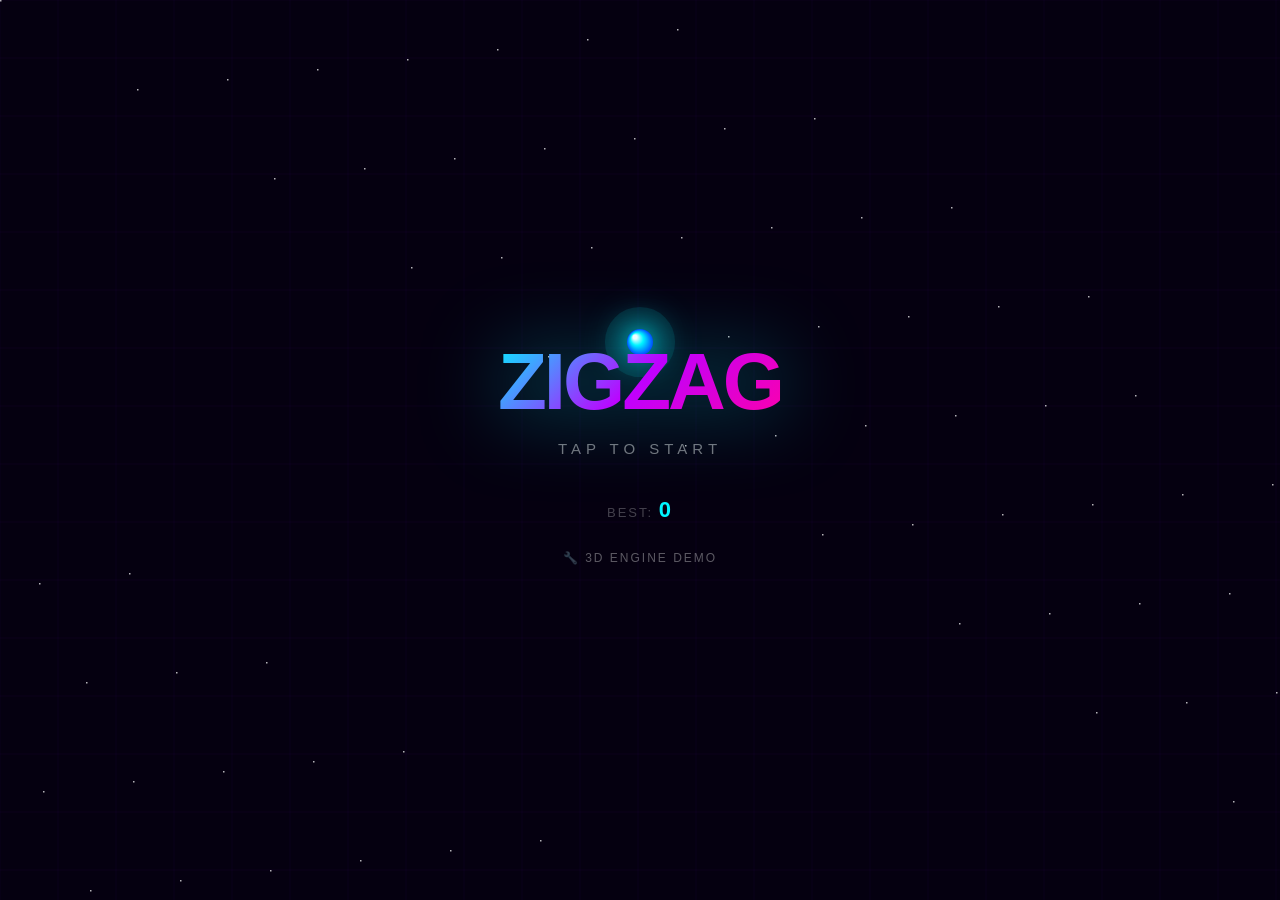
==== commit 8371ea80: "Add interactive 3D four-cylinder engine demo Adds engine.html: a self-contained Three.js visualizati" ====
--- a/index.html
+++ b/index.html
@@ -40,6 +40,7 @@
   <div class="logo">ZIGZAG</div>
   <div class="hint">TAP TO START</div>
   <div class="mbest">BEST: <b id="mB">0</b></div>
+  <a href="engine.html" style="margin-top:28px;color:rgba(255,255,255,.35);font-size:12px;letter-spacing:2px;text-decoration:none">🔧 3D ENGINE DEMO</a>
 </div>
 <div class="scr off" id="sO">
   <div class="got">GAME OVER</div>
